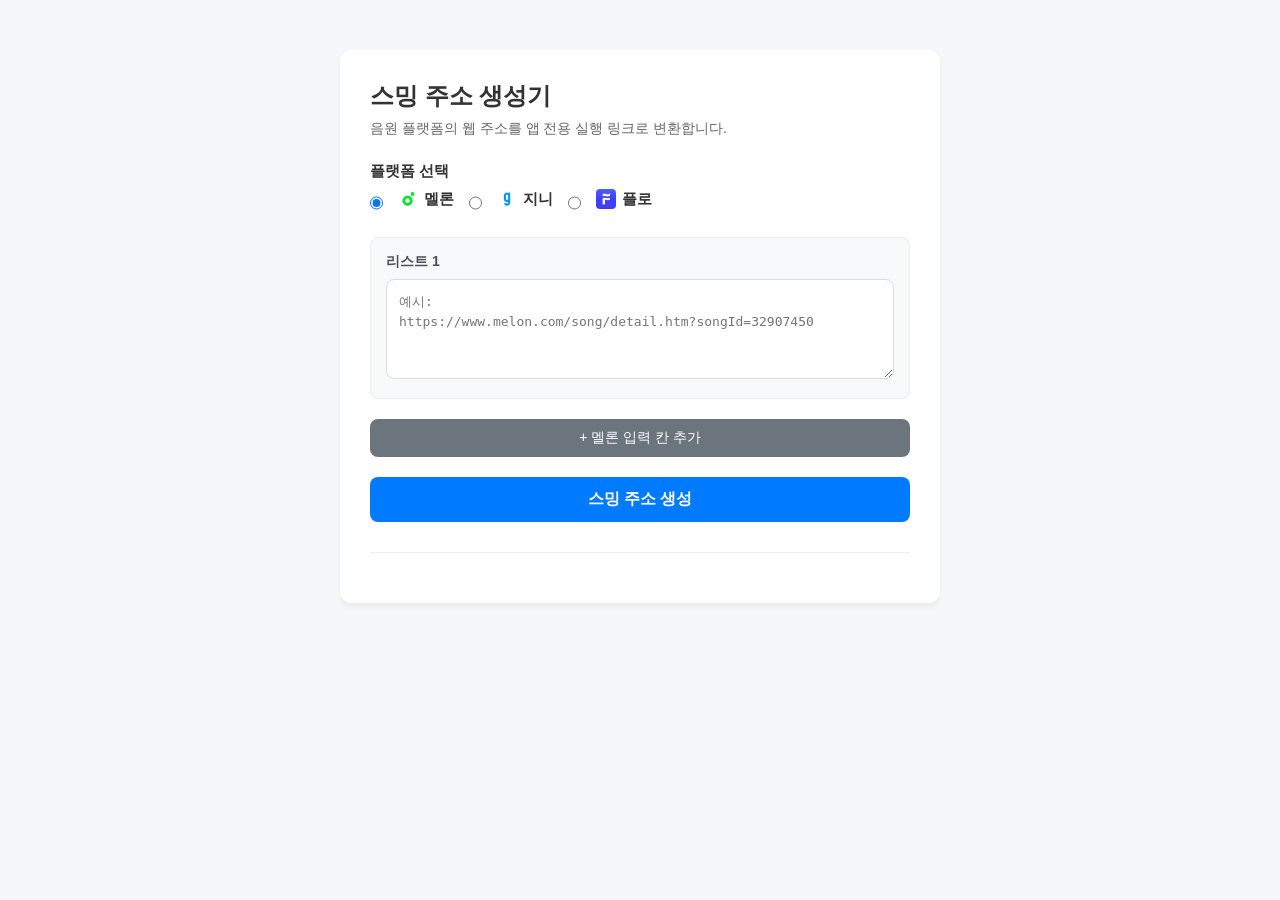
==== index.html @ 0a326827 "Add files via upload" ====
<!DOCTYPE html>
<html lang="ko">
<head>
    <meta charset="UTF-8">
    <meta name="viewport" content="width=device-width, initial-scale=1.0">
    <title>원클릭 스밍 주소 생성기</title>
    <link rel="stylesheet" href="style.css?v=2">
</head>
<body>
    <div class="container">
        <h1>스밍 주소 생성기</h1>
        <p>음원 플랫폼의 웹 주소를 앱 전용 실행 링크로 변환합니다.</p>

        <div class="form-group">
            <label>플랫폼 선택</label>
            <div class="radio-group">
                <input type="radio" id="melon" name="platform" value="melon" checked>
                <label for="melon"><img src="melon.png" alt="멜론" class="app-icon" onerror="this.style.display='none'"> 멜론</label>
                
                <input type="radio" id="genie" name="platform" value="genie">
                <label for="genie"><img src="genie.png" alt="지니" class="app-icon" onerror="this.style.display='none'"> 지니</label>
                
                <input type="radio" id="flo" name="platform" value="flo">
                <label for="flo"><img src="flo.png" alt="플로" class="app-icon" onerror="this.style.display='none'"> 플로</label>
            </div>
        </div>

        <div class="form-group" id="inputWrapper">
            </div>

        <button type="button" id="addInputBtn" class="btn-secondary">+ 멜론 입력 칸 추가</button>
        <button type="button" id="generateBtn" class="btn-primary">스밍 주소 생성</button>

        <div class="output-group" id="outputWrapper">
            </div>
    </div>
    
    <script src="script.js?v=2"></script>
</body>
</html>
---- style.css ----
* {
    box-sizing: border-box;
    margin: 0;
    padding: 0;
}

body {
    font-family: 'Pretendard', -apple-system, sans-serif;
    background-color: #f5f7fa;
    color: #333;
    display: flex;
    justify-content: center;
    padding: 50px 20px;
}

.container {
    background: white;
    padding: 30px;
    border-radius: 12px;
    box-shadow: 0 4px 6px rgba(0,0,0,0.05);
    width: 100%;
    max-width: 600px;
}

h1 {
    font-size: 24px;
    margin-bottom: 8px;
}

p {
    color: #666;
    margin-bottom: 24px;
    font-size: 14px;
}

.form-group {
    margin-bottom: 20px;
}

label {
    display: block;
    font-weight: 600;
    margin-bottom: 8px;
    font-size: 15px;
}

.radio-group {
    display: flex;
    gap: 15px;
    margin-bottom: 10px;
}

.radio-group label {
    display: flex;
    align-items: center;
    cursor: pointer;
}

.app-icon {
    width: 20px;
    height: 20px;
    margin-right: 6px;
    border-radius: 4px;
    object-fit: cover;
}

.input-block {
    position: relative;
    margin-bottom: 15px;
    padding: 15px;
    background-color: #f8f9fa;
    border: 1px solid #e9ecef;
    border-radius: 8px;
}

.input-header {
    display: flex;
    justify-content: space-between;
    align-items: center;
    margin-bottom: 8px;
}

.input-header span {
    font-weight: bold;
    font-size: 14px;
    color: #495057;
}

.delete-btn {
    background-color: #dc3545;
    color: white;
    border: none;
    padding: 4px 8px;
    border-radius: 4px;
    font-size: 12px;
    cursor: pointer;
}

.delete-btn:hover {
    background-color: #c82333;
}

textarea {
    width: 100%;
    height: 100px;
    padding: 12px;
    border: 1px solid #ddd;
    border-radius: 8px;
    resize: vertical;
    font-family: monospace;
    font-size: 13px;
    line-height: 1.5;
}

textarea[readonly] {
    background-color: #f8f9fa;
    height: 80px;
}

.btn-primary {
    background-color: #007bff;
    color: white;
    border: none;
    padding: 12px 20px;
    border-radius: 8px;
    cursor: pointer;
    font-size: 16px;
    font-weight: bold;
    width: 100%;
    margin-top: 10px;
    transition: background-color 0.2s;
}

.btn-primary:hover {
    background-color: #0056b3;
}

.btn-secondary {
    background-color: #6c757d;
    color: white;
    border: none;
    padding: 10px 20px;
    border-radius: 8px;
    cursor: pointer;
    font-size: 14px;
    width: 100%;
    margin-bottom: 10px;
}

.btn-secondary:hover {
    background-color: #5a6268;
}

.output-group {
    margin-top: 30px;
    border-top: 1px solid #eee;
    padding-top: 20px;
}

.output-block {
    margin-bottom: 20px;
}

.btn-copy {
    background-color: #28a745;
    color: white;
    border: none;
    padding: 10px;
    border-radius: 8px;
    cursor: pointer;
    font-size: 14px;
    width: 100%;
    margin-top: 8px;
}

.btn-copy:hover {
    background-color: #218838;
}

.warning-text {
    color: #dc3545;
    font-size: 12px;
    font-weight: normal;
    margin-left: 8px;
    word-break: keep-all;
}

.error-message {
    background-color: #f8d7da;
    color: #721c24;
    border: 1px solid #f5c6cb;
    padding: 15px;
    border-radius: 8px;
    text-align: center;
    font-weight: bold;
    font-size: 14px;
}
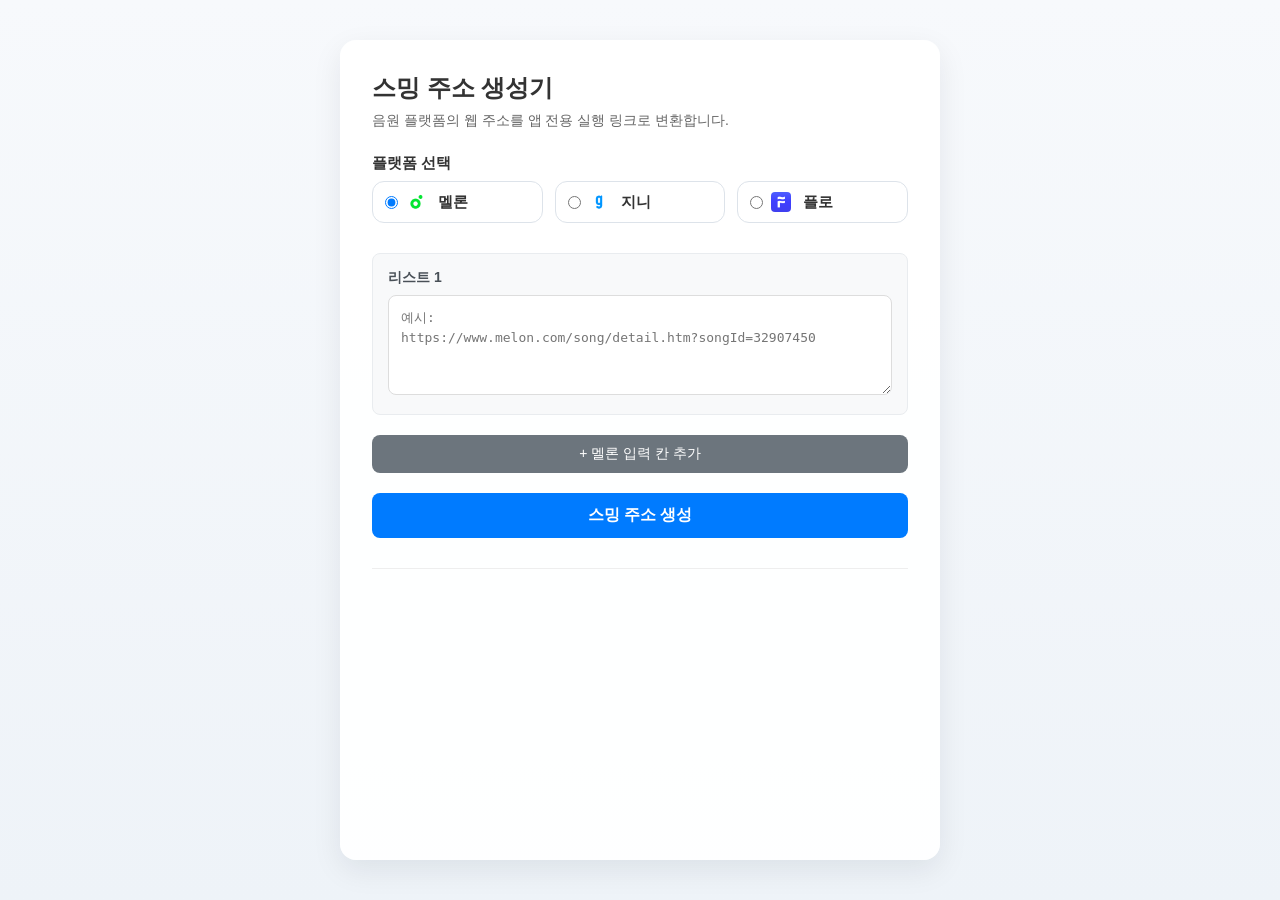
==== commit d8a73b21: "Improve layout, accessibility, and input persistence" ====
--- a/index.html
+++ b/index.html
@@ -11,19 +11,25 @@
         <h1>스밍 주소 생성기</h1>
         <p>음원 플랫폼의 웹 주소를 앱 전용 실행 링크로 변환합니다.</p>
 
-        <div class="form-group">
-            <label>플랫폼 선택</label>
-            <div class="radio-group">
-                <input type="radio" id="melon" name="platform" value="melon" checked>
-                <label for="melon"><img src="melon.png" alt="멜론" class="app-icon" onerror="this.style.display='none'"> 멜론</label>
-                
-                <input type="radio" id="genie" name="platform" value="genie">
-                <label for="genie"><img src="genie.png" alt="지니" class="app-icon" onerror="this.style.display='none'"> 지니</label>
-                
-                <input type="radio" id="flo" name="platform" value="flo">
-                <label for="flo"><img src="flo.png" alt="플로" class="app-icon" onerror="this.style.display='none'"> 플로</label>
+        <fieldset class="form-group platform-fieldset">
+            <legend>플랫폼 선택</legend>
+            <div class="radio-group" role="radiogroup" aria-label="플랫폼 선택">
+                <div class="radio-option">
+                    <input type="radio" id="melon" name="platform" value="melon" checked>
+                    <label for="melon"><img src="melon.png" alt="멜론" class="app-icon" onerror="this.style.display='none'"> 멜론</label>
+                </div>
+
+                <div class="radio-option">
+                    <input type="radio" id="genie" name="platform" value="genie">
+                    <label for="genie"><img src="genie.png" alt="지니" class="app-icon" onerror="this.style.display='none'"> 지니</label>
+                </div>
+
+                <div class="radio-option">
+                    <input type="radio" id="flo" name="platform" value="flo">
+                    <label for="flo"><img src="flo.png" alt="플로" class="app-icon" onerror="this.style.display='none'"> 플로</label>
+                </div>
             </div>
-        </div>
+        </fieldset>
 
         <div class="form-group" id="inputWrapper">
             </div>
@@ -31,8 +37,8 @@
         <button type="button" id="addInputBtn" class="btn-secondary">+ 멜론 입력 칸 추가</button>
         <button type="button" id="generateBtn" class="btn-primary">스밍 주소 생성</button>
 
-        <div class="output-group" id="outputWrapper">
-            </div>
+        <div class="output-group" id="outputWrapper" aria-live="polite">
+        </div>
     </div>
     
     <script src="script.js?v=2"></script>
--- a/style.css
+++ b/style.css
@@ -6,18 +6,19 @@
 
 body {
     font-family: 'Pretendard', -apple-system, sans-serif;
-    background-color: #f5f7fa;
+    background: linear-gradient(180deg, #f7f9fc 0%, #eef3f8 100%);
     color: #333;
     display: flex;
     justify-content: center;
-    padding: 50px 20px;
+    min-height: 100vh;
+    padding: 40px 20px;
 }
 
 .container {
-    background: white;
-    padding: 30px;
-    border-radius: 12px;
-    box-shadow: 0 4px 6px rgba(0,0,0,0.05);
+    background: rgba(255, 255, 255, 0.96);
+    padding: 32px;
+    border-radius: 16px;
+    box-shadow: 0 10px 30px rgba(15, 23, 42, 0.08);
     width: 100%;
     max-width: 600px;
 }
@@ -44,16 +45,54 @@
     font-size: 15px;
 }
 
+legend {
+    font-weight: 600;
+    margin-bottom: 8px;
+    font-size: 15px;
+}
+
+.platform-fieldset {
+    border: 0;
+    padding: 0;
+    min-width: 0;
+}
+
 .radio-group {
     display: flex;
-    gap: 15px;
+    gap: 12px;
+    flex-wrap: wrap;
     margin-bottom: 10px;
 }
 
-.radio-group label {
+.radio-option {
     display: flex;
     align-items: center;
-    cursor: pointer;
+    gap: 8px;
+    flex: 1 1 140px;
+    min-width: 0;
+    padding: 10px 12px;
+    border: 1px solid #dde3ea;
+    border-radius: 12px;
+    background: #fff;
+}
+
+.radio-option:focus-within {
+    border-color: #007bff;
+    box-shadow: 0 0 0 3px rgba(0, 123, 255, 0.14);
+}
+
+.radio-option input {
+    margin: 0;
+    accent-color: #007bff;
+}
+
+.radio-option label {
+    display: flex;
+    align-items: center;
+    gap: 6px;
+    cursor: pointer;
+    margin-bottom: 0;
+    font-weight: 600;
 }
 
 .app-icon {
@@ -117,6 +156,13 @@
     height: 80px;
 }
 
+textarea:focus-visible,
+button:focus-visible,
+input[type="radio"]:focus-visible {
+    outline: 3px solid rgba(0, 123, 255, 0.25);
+    outline-offset: 2px;
+}
+
 .btn-primary {
     background-color: #007bff;
     color: white;
@@ -194,4 +240,23 @@
     text-align: center;
     font-weight: bold;
     font-size: 14px;
+}
+
+@media (max-width: 640px) {
+    body {
+        padding: 16px 12px;
+    }
+
+    .container {
+        padding: 20px;
+        border-radius: 14px;
+    }
+
+    .radio-option {
+        flex-basis: 100%;
+    }
+
+    h1 {
+        font-size: 22px;
+    }
 }
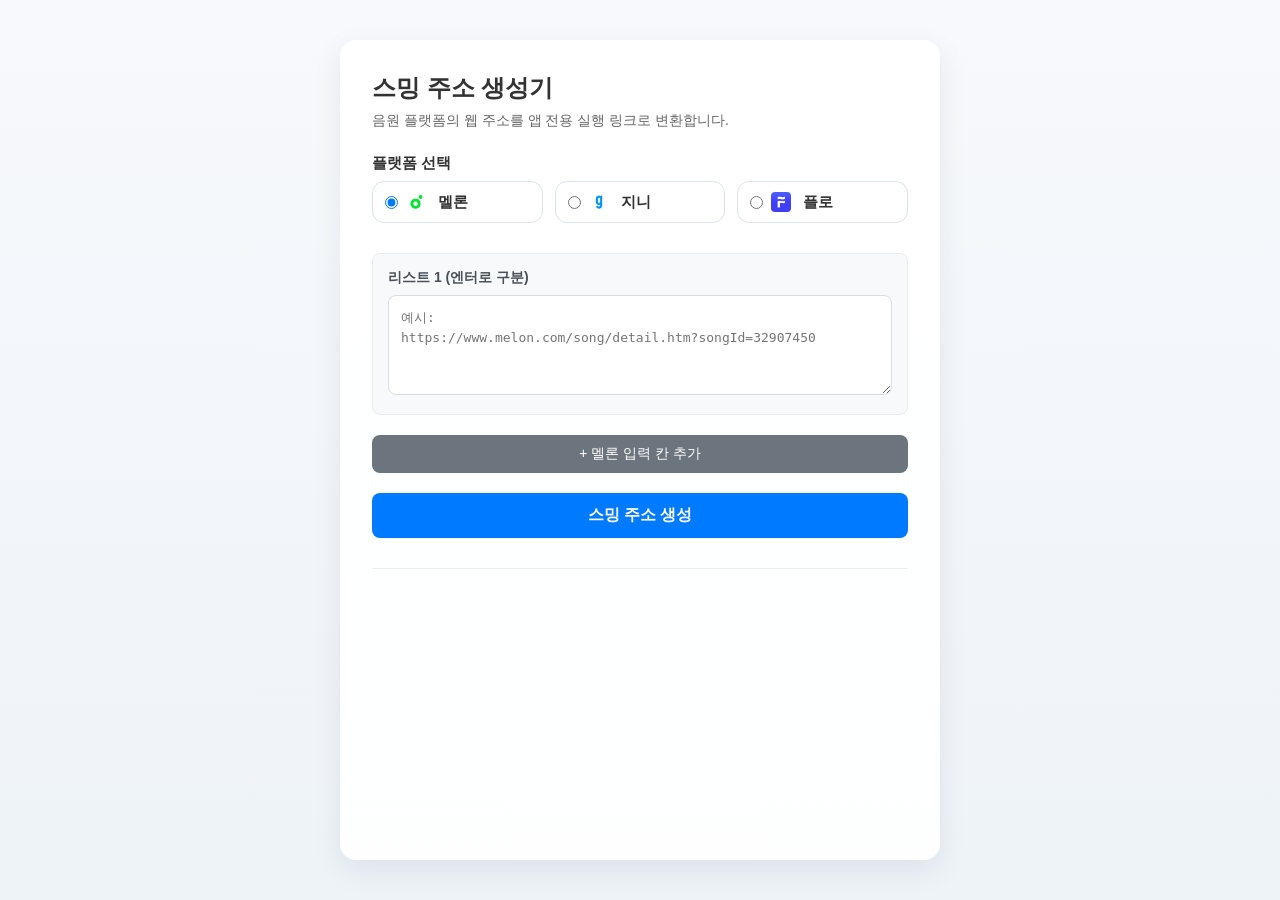
==== commit 53f840d8: "Inline styles into HTML" ====
--- a/index.html
+++ b/index.html
@@ -4,7 +4,270 @@
     <meta charset="UTF-8">
     <meta name="viewport" content="width=device-width, initial-scale=1.0">
     <title>원클릭 스밍 주소 생성기</title>
-    <link rel="stylesheet" href="style.css?v=2">
+    <style>
+        * {
+            box-sizing: border-box;
+            margin: 0;
+            padding: 0;
+        }
+
+        body {
+            font-family: 'Pretendard', -apple-system, sans-serif;
+            background: linear-gradient(180deg, #f7f9fc 0%, #eef3f8 100%);
+            color: #333;
+            display: flex;
+            justify-content: center;
+            min-height: 100vh;
+            padding: 40px 20px;
+        }
+
+        .container {
+            background: rgba(255, 255, 255, 0.96);
+            padding: 32px;
+            border-radius: 16px;
+            box-shadow: 0 10px 30px rgba(15, 23, 42, 0.08);
+            width: 100%;
+            max-width: 600px;
+        }
+
+        h1 {
+            font-size: 24px;
+            margin-bottom: 8px;
+        }
+
+        p {
+            color: #666;
+            margin-bottom: 24px;
+            font-size: 14px;
+        }
+
+        .form-group {
+            margin-bottom: 20px;
+        }
+
+        label {
+            display: block;
+            font-weight: 600;
+            margin-bottom: 8px;
+            font-size: 15px;
+        }
+
+        legend {
+            font-weight: 600;
+            margin-bottom: 8px;
+            font-size: 15px;
+        }
+
+        .platform-fieldset {
+            border: 0;
+            padding: 0;
+            min-width: 0;
+        }
+
+        .radio-group {
+            display: flex;
+            gap: 12px;
+            flex-wrap: wrap;
+            margin-bottom: 10px;
+        }
+
+        .radio-option {
+            display: flex;
+            align-items: center;
+            gap: 8px;
+            flex: 1 1 140px;
+            min-width: 0;
+            padding: 10px 12px;
+            border: 1px solid #dde3ea;
+            border-radius: 12px;
+            background: #fff;
+        }
+
+        .radio-option:focus-within {
+            border-color: #007bff;
+            box-shadow: 0 0 0 3px rgba(0, 123, 255, 0.14);
+        }
+
+        .radio-option input {
+            margin: 0;
+            accent-color: #007bff;
+        }
+
+        .radio-option label {
+            display: flex;
+            align-items: center;
+            gap: 6px;
+            cursor: pointer;
+            margin-bottom: 0;
+            font-weight: 600;
+        }
+
+        .app-icon {
+            width: 20px;
+            height: 20px;
+            margin-right: 6px;
+            border-radius: 4px;
+            object-fit: cover;
+        }
+
+        .input-block {
+            position: relative;
+            margin-bottom: 15px;
+            padding: 15px;
+            background-color: #f8f9fa;
+            border: 1px solid #e9ecef;
+            border-radius: 8px;
+        }
+
+        .input-header {
+            display: flex;
+            justify-content: space-between;
+            align-items: center;
+            margin-bottom: 8px;
+        }
+
+        .input-header span {
+            font-weight: bold;
+            font-size: 14px;
+            color: #495057;
+        }
+
+        .delete-btn {
+            background-color: #dc3545;
+            color: white;
+            border: none;
+            padding: 4px 8px;
+            border-radius: 4px;
+            font-size: 12px;
+            cursor: pointer;
+        }
+
+        .delete-btn:hover {
+            background-color: #c82333;
+        }
+
+        textarea {
+            width: 100%;
+            height: 100px;
+            padding: 12px;
+            border: 1px solid #ddd;
+            border-radius: 8px;
+            resize: vertical;
+            font-family: monospace;
+            font-size: 13px;
+            line-height: 1.5;
+        }
+
+        textarea[readonly] {
+            background-color: #f8f9fa;
+            height: 80px;
+        }
+
+        textarea:focus-visible,
+        button:focus-visible,
+        input[type="radio"]:focus-visible {
+            outline: 3px solid rgba(0, 123, 255, 0.25);
+            outline-offset: 2px;
+        }
+
+        .btn-primary {
+            background-color: #007bff;
+            color: white;
+            border: none;
+            padding: 12px 20px;
+            border-radius: 8px;
+            cursor: pointer;
+            font-size: 16px;
+            font-weight: bold;
+            width: 100%;
+            margin-top: 10px;
+            transition: background-color 0.2s;
+        }
+
+        .btn-primary:hover {
+            background-color: #0056b3;
+        }
+
+        .btn-secondary {
+            background-color: #6c757d;
+            color: white;
+            border: none;
+            padding: 10px 20px;
+            border-radius: 8px;
+            cursor: pointer;
+            font-size: 14px;
+            width: 100%;
+            margin-bottom: 10px;
+        }
+
+        .btn-secondary:hover {
+            background-color: #5a6268;
+        }
+
+        .output-group {
+            margin-top: 30px;
+            border-top: 1px solid #eee;
+            padding-top: 20px;
+        }
+
+        .output-block {
+            margin-bottom: 20px;
+        }
+
+        .btn-copy {
+            background-color: #28a745;
+            color: white;
+            border: none;
+            padding: 10px;
+            border-radius: 8px;
+            cursor: pointer;
+            font-size: 14px;
+            width: 100%;
+            margin-top: 8px;
+        }
+
+        .btn-copy:hover {
+            background-color: #218838;
+        }
+
+        .warning-text {
+            color: #dc3545;
+            font-size: 12px;
+            font-weight: normal;
+            margin-left: 8px;
+            word-break: keep-all;
+        }
+
+        .error-message {
+            background-color: #f8d7da;
+            color: #721c24;
+            border: 1px solid #f5c6cb;
+            padding: 15px;
+            border-radius: 8px;
+            text-align: center;
+            font-weight: bold;
+            font-size: 14px;
+        }
+
+        @media (max-width: 640px) {
+            body {
+                padding: 16px 12px;
+            }
+
+            .container {
+                padding: 20px;
+                border-radius: 14px;
+            }
+
+            .radio-option {
+                flex-basis: 100%;
+            }
+
+            h1 {
+                font-size: 22px;
+            }
+        }
+    </style>
 </head>
 <body>
     <div class="container">
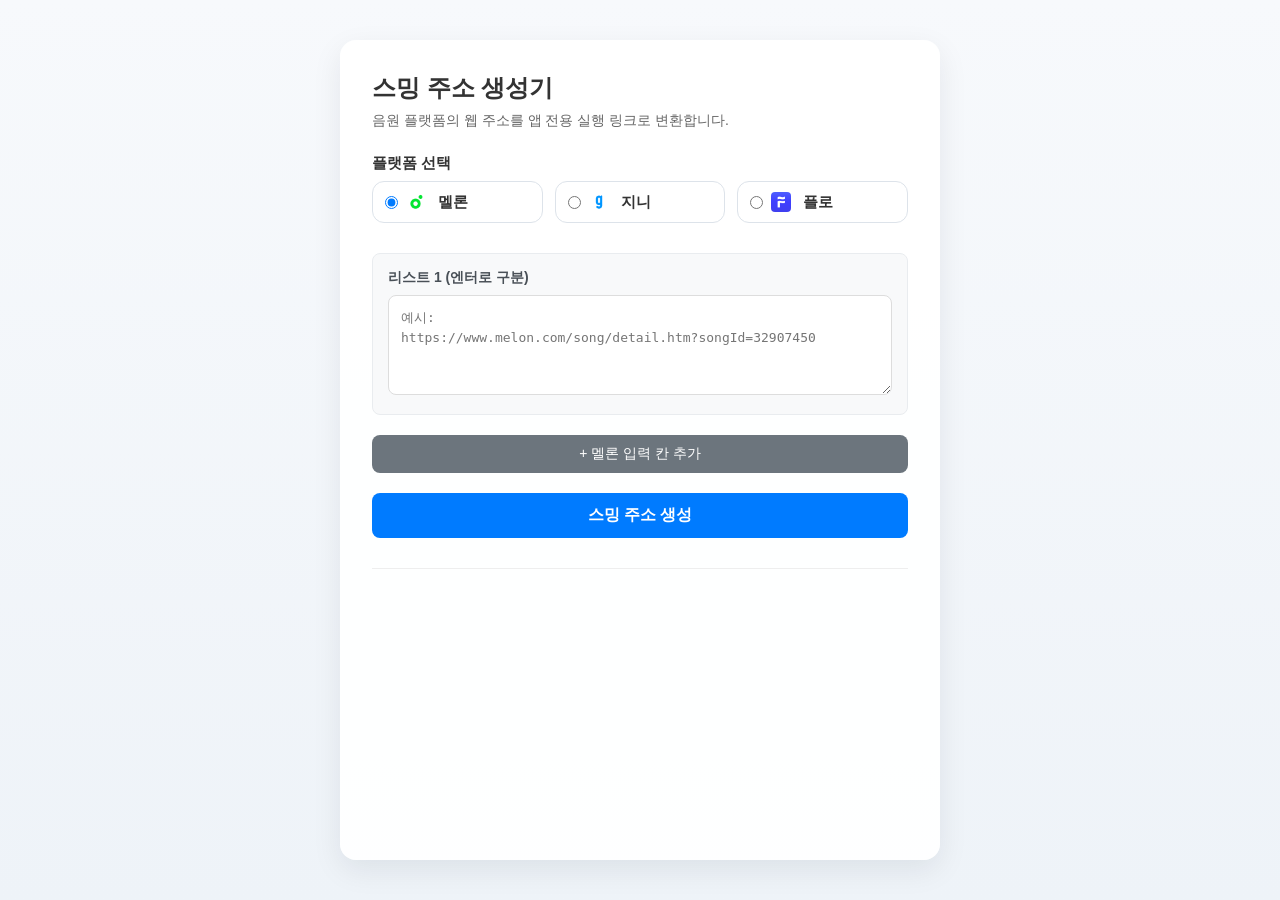
==== commit 4458bd41: "refactor: split html css js with relative asset paths" ====
--- a/index.html
+++ b/index.html
@@ -4,270 +4,7 @@
     <meta charset="UTF-8">
     <meta name="viewport" content="width=device-width, initial-scale=1.0">
     <title>원클릭 스밍 주소 생성기</title>
-    <style>
-        * {
-            box-sizing: border-box;
-            margin: 0;
-            padding: 0;
-        }
-
-        body {
-            font-family: 'Pretendard', -apple-system, sans-serif;
-            background: linear-gradient(180deg, #f7f9fc 0%, #eef3f8 100%);
-            color: #333;
-            display: flex;
-            justify-content: center;
-            min-height: 100vh;
-            padding: 40px 20px;
-        }
-
-        .container {
-            background: rgba(255, 255, 255, 0.96);
-            padding: 32px;
-            border-radius: 16px;
-            box-shadow: 0 10px 30px rgba(15, 23, 42, 0.08);
-            width: 100%;
-            max-width: 600px;
-        }
-
-        h1 {
-            font-size: 24px;
-            margin-bottom: 8px;
-        }
-
-        p {
-            color: #666;
-            margin-bottom: 24px;
-            font-size: 14px;
-        }
-
-        .form-group {
-            margin-bottom: 20px;
-        }
-
-        label {
-            display: block;
-            font-weight: 600;
-            margin-bottom: 8px;
-            font-size: 15px;
-        }
-
-        legend {
-            font-weight: 600;
-            margin-bottom: 8px;
-            font-size: 15px;
-        }
-
-        .platform-fieldset {
-            border: 0;
-            padding: 0;
-            min-width: 0;
-        }
-
-        .radio-group {
-            display: flex;
-            gap: 12px;
-            flex-wrap: wrap;
-            margin-bottom: 10px;
-        }
-
-        .radio-option {
-            display: flex;
-            align-items: center;
-            gap: 8px;
-            flex: 1 1 140px;
-            min-width: 0;
-            padding: 10px 12px;
-            border: 1px solid #dde3ea;
-            border-radius: 12px;
-            background: #fff;
-        }
-
-        .radio-option:focus-within {
-            border-color: #007bff;
-            box-shadow: 0 0 0 3px rgba(0, 123, 255, 0.14);
-        }
-
-        .radio-option input {
-            margin: 0;
-            accent-color: #007bff;
-        }
-
-        .radio-option label {
-            display: flex;
-            align-items: center;
-            gap: 6px;
-            cursor: pointer;
-            margin-bottom: 0;
-            font-weight: 600;
-        }
-
-        .app-icon {
-            width: 20px;
-            height: 20px;
-            margin-right: 6px;
-            border-radius: 4px;
-            object-fit: cover;
-        }
-
-        .input-block {
-            position: relative;
-            margin-bottom: 15px;
-            padding: 15px;
-            background-color: #f8f9fa;
-            border: 1px solid #e9ecef;
-            border-radius: 8px;
-        }
-
-        .input-header {
-            display: flex;
-            justify-content: space-between;
-            align-items: center;
-            margin-bottom: 8px;
-        }
-
-        .input-header span {
-            font-weight: bold;
-            font-size: 14px;
-            color: #495057;
-        }
-
-        .delete-btn {
-            background-color: #dc3545;
-            color: white;
-            border: none;
-            padding: 4px 8px;
-            border-radius: 4px;
-            font-size: 12px;
-            cursor: pointer;
-        }
-
-        .delete-btn:hover {
-            background-color: #c82333;
-        }
-
-        textarea {
-            width: 100%;
-            height: 100px;
-            padding: 12px;
-            border: 1px solid #ddd;
-            border-radius: 8px;
-            resize: vertical;
-            font-family: monospace;
-            font-size: 13px;
-            line-height: 1.5;
-        }
-
-        textarea[readonly] {
-            background-color: #f8f9fa;
-            height: 80px;
-        }
-
-        textarea:focus-visible,
-        button:focus-visible,
-        input[type="radio"]:focus-visible {
-            outline: 3px solid rgba(0, 123, 255, 0.25);
-            outline-offset: 2px;
-        }
-
-        .btn-primary {
-            background-color: #007bff;
-            color: white;
-            border: none;
-            padding: 12px 20px;
-            border-radius: 8px;
-            cursor: pointer;
-            font-size: 16px;
-            font-weight: bold;
-            width: 100%;
-            margin-top: 10px;
-            transition: background-color 0.2s;
-        }
-
-        .btn-primary:hover {
-            background-color: #0056b3;
-        }
-
-        .btn-secondary {
-            background-color: #6c757d;
-            color: white;
-            border: none;
-            padding: 10px 20px;
-            border-radius: 8px;
-            cursor: pointer;
-            font-size: 14px;
-            width: 100%;
-            margin-bottom: 10px;
-        }
-
-        .btn-secondary:hover {
-            background-color: #5a6268;
-        }
-
-        .output-group {
-            margin-top: 30px;
-            border-top: 1px solid #eee;
-            padding-top: 20px;
-        }
-
-        .output-block {
-            margin-bottom: 20px;
-        }
-
-        .btn-copy {
-            background-color: #28a745;
-            color: white;
-            border: none;
-            padding: 10px;
-            border-radius: 8px;
-            cursor: pointer;
-            font-size: 14px;
-            width: 100%;
-            margin-top: 8px;
-        }
-
-        .btn-copy:hover {
-            background-color: #218838;
-        }
-
-        .warning-text {
-            color: #dc3545;
-            font-size: 12px;
-            font-weight: normal;
-            margin-left: 8px;
-            word-break: keep-all;
-        }
-
-        .error-message {
-            background-color: #f8d7da;
-            color: #721c24;
-            border: 1px solid #f5c6cb;
-            padding: 15px;
-            border-radius: 8px;
-            text-align: center;
-            font-weight: bold;
-            font-size: 14px;
-        }
-
-        @media (max-width: 640px) {
-            body {
-                padding: 16px 12px;
-            }
-
-            .container {
-                padding: 20px;
-                border-radius: 14px;
-            }
-
-            .radio-option {
-                flex-basis: 100%;
-            }
-
-            h1 {
-                font-size: 22px;
-            }
-        }
-    </style>
+    <link rel="stylesheet" href="./css/styles.css">
 </head>
 <body>
     <div class="container">
@@ -294,16 +31,14 @@
             </div>
         </fieldset>
 
-        <div class="form-group" id="inputWrapper">
-            </div>
+        <div class="form-group" id="inputWrapper"></div>
 
         <button type="button" id="addInputBtn" class="btn-secondary">+ 멜론 입력 칸 추가</button>
         <button type="button" id="generateBtn" class="btn-primary">스밍 주소 생성</button>
 
-        <div class="output-group" id="outputWrapper" aria-live="polite">
-        </div>
+        <div class="output-group" id="outputWrapper" aria-live="polite"></div>
     </div>
-    
-    <script src="script.js?v=2"></script>
+
+    <script src="./js/app.js" defer></script>
 </body>
 </html>
--- a/css/styles.css
+++ b/css/styles.css
@@ -0,0 +1,263 @@
+* {
+    box-sizing: border-box;
+    margin: 0;
+    padding: 0;
+}
+
+body {
+    font-family: 'Pretendard', -apple-system, sans-serif;
+    background: linear-gradient(180deg, #f7f9fc 0%, #eef3f8 100%);
+    color: #333;
+    display: flex;
+    justify-content: center;
+    min-height: 100vh;
+    padding: 40px 20px;
+}
+
+.container {
+    background: rgba(255, 255, 255, 0.96);
+    padding: 32px;
+    border-radius: 16px;
+    box-shadow: 0 10px 30px rgba(15, 23, 42, 0.08);
+    width: 100%;
+    max-width: 600px;
+}
+
+h1 {
+    font-size: 24px;
+    margin-bottom: 8px;
+}
+
+p {
+    color: #666;
+    margin-bottom: 24px;
+    font-size: 14px;
+}
+
+.form-group {
+    margin-bottom: 20px;
+}
+
+label {
+    display: block;
+    font-weight: 600;
+    margin-bottom: 8px;
+    font-size: 15px;
+}
+
+legend {
+    font-weight: 600;
+    margin-bottom: 8px;
+    font-size: 15px;
+}
+
+.platform-fieldset {
+    border: 0;
+    padding: 0;
+    min-width: 0;
+}
+
+.radio-group {
+    display: flex;
+    gap: 12px;
+    flex-wrap: wrap;
+    margin-bottom: 10px;
+}
+
+.radio-option {
+    display: flex;
+    align-items: center;
+    gap: 8px;
+    flex: 1 1 140px;
+    min-width: 0;
+    padding: 10px 12px;
+    border: 1px solid #dde3ea;
+    border-radius: 12px;
+    background: #fff;
+    cursor: pointer;
+}
+
+.radio-option:focus-within {
+    border-color: #007bff;
+    box-shadow: 0 0 0 3px rgba(0, 123, 255, 0.14);
+}
+
+.radio-option input {
+    margin: 0;
+    accent-color: #007bff;
+}
+
+.radio-option label {
+    display: flex;
+    align-items: center;
+    gap: 6px;
+    cursor: pointer;
+    margin-bottom: 0;
+    font-weight: 600;
+}
+
+.app-icon {
+    width: 20px;
+    height: 20px;
+    margin-right: 6px;
+    border-radius: 4px;
+    object-fit: cover;
+}
+
+.input-block {
+    position: relative;
+    margin-bottom: 15px;
+    padding: 15px;
+    background-color: #f8f9fa;
+    border: 1px solid #e9ecef;
+    border-radius: 8px;
+}
+
+.input-header {
+    display: flex;
+    justify-content: space-between;
+    align-items: center;
+    margin-bottom: 8px;
+}
+
+.input-header span {
+    font-weight: bold;
+    font-size: 14px;
+    color: #495057;
+}
+
+.delete-btn {
+    background-color: #dc3545;
+    color: white;
+    border: none;
+    padding: 4px 8px;
+    border-radius: 4px;
+    font-size: 12px;
+    cursor: pointer;
+}
+
+.delete-btn:hover {
+    background-color: #c82333;
+}
+
+textarea {
+    width: 100%;
+    height: 100px;
+    padding: 12px;
+    border: 1px solid #ddd;
+    border-radius: 8px;
+    resize: vertical;
+    font-family: monospace;
+    font-size: 13px;
+    line-height: 1.5;
+}
+
+textarea[readonly] {
+    background-color: #f8f9fa;
+    height: 80px;
+}
+
+textarea:focus-visible,
+button:focus-visible,
+input[type="radio"]:focus-visible {
+    outline: 3px solid rgba(0, 123, 255, 0.25);
+    outline-offset: 2px;
+}
+
+.btn-primary {
+    background-color: #007bff;
+    color: white;
+    border: none;
+    padding: 12px 20px;
+    border-radius: 8px;
+    cursor: pointer;
+    font-size: 16px;
+    font-weight: bold;
+    width: 100%;
+    margin-top: 10px;
+    transition: background-color 0.2s;
+}
+
+.btn-primary:hover {
+    background-color: #0056b3;
+}
+
+.btn-secondary {
+    background-color: #6c757d;
+    color: white;
+    border: none;
+    padding: 10px 20px;
+    border-radius: 8px;
+    cursor: pointer;
+    font-size: 14px;
+    width: 100%;
+    margin-bottom: 10px;
+}
+
+.btn-secondary:hover {
+    background-color: #5a6268;
+}
+
+.output-group {
+    margin-top: 30px;
+    border-top: 1px solid #eee;
+    padding-top: 20px;
+}
+
+.output-block {
+    margin-bottom: 20px;
+}
+
+.btn-copy {
+    background-color: #28a745;
+    color: white;
+    border: none;
+    padding: 10px;
+    border-radius: 8px;
+    cursor: pointer;
+    font-size: 14px;
+    width: 100%;
+    margin-top: 8px;
+}
+
+.btn-copy:hover {
+    background-color: #218838;
+}
+
+.warning-text {
+    color: #dc3545;
+    font-size: 12px;
+    font-weight: normal;
+    margin-left: 8px;
+    word-break: keep-all;
+}
+
+.error-message {
+    background-color: #f8d7da;
+    color: #721c24;
+    border: 1px solid #f5c6cb;
+    padding: 15px;
+    border-radius: 8px;
+    text-align: center;
+    font-weight: bold;
+    font-size: 14px;
+}
+
+@media (max-width: 640px) {
+    body {
+        padding: 16px 12px;
+    }
+
+    .container {
+        padding: 20px;
+        border-radius: 14px;
+    }
+
+    .radio-option {
+        flex-basis: 100%;
+    }
+
+    h1 {
+        font-size: 22px;
+    }
+}
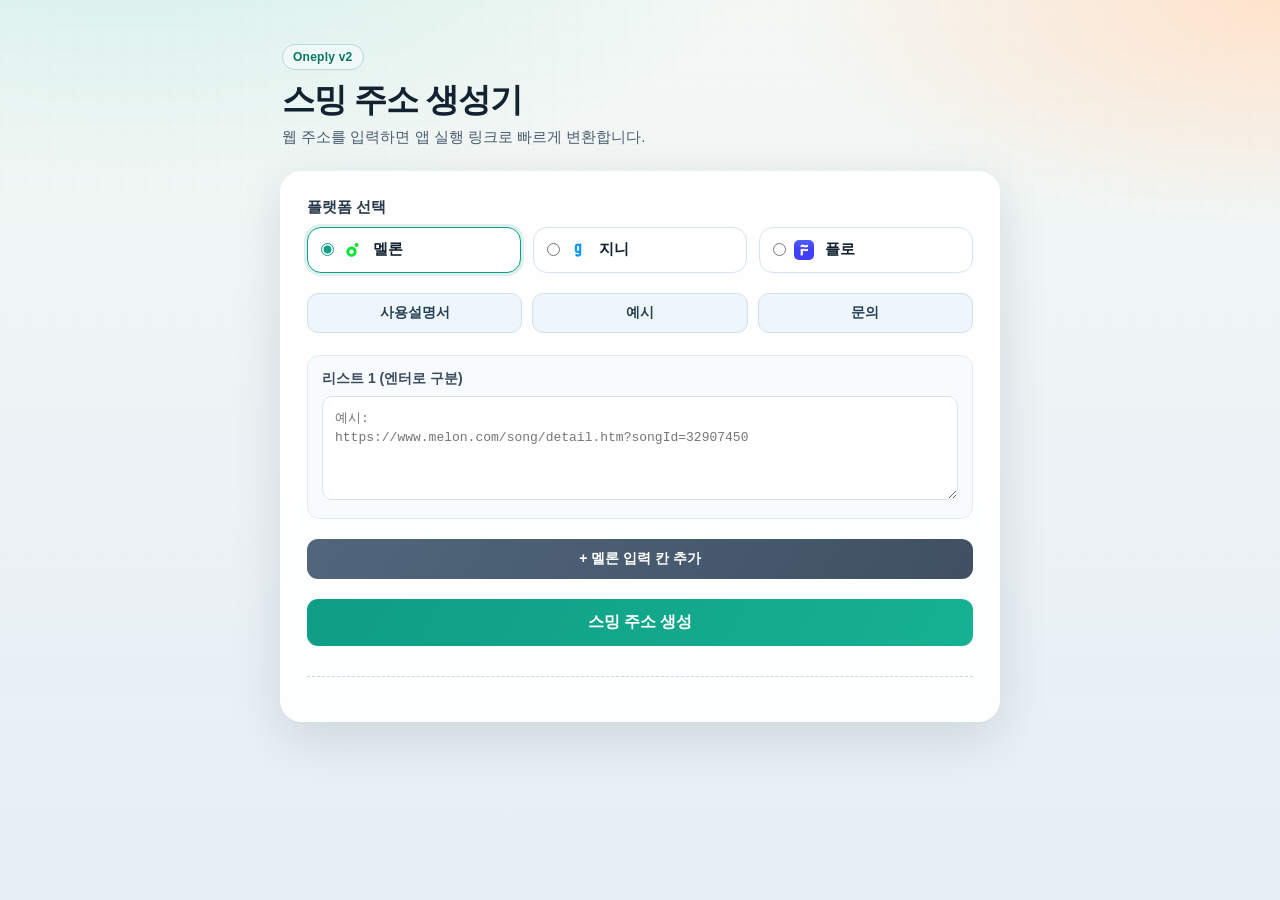
==== commit cfb8e7a2: "feat: promote v2 to main entry pages" ====
--- a/index.html
+++ b/index.html
@@ -3,42 +3,55 @@
 <head>
     <meta charset="UTF-8">
     <meta name="viewport" content="width=device-width, initial-scale=1.0">
-    <title>원클릭 스밍 주소 생성기</title>
-    <link rel="stylesheet" href="./css/styles.css">
+    <title>원클릭 스밍 주소 생성기 v2</title>
+    <link rel="stylesheet" href="./css/styles2.css">
 </head>
 <body>
-    <div class="container">
-        <h1>스밍 주소 생성기</h1>
-        <p>음원 플랫폼의 웹 주소를 앱 전용 실행 링크로 변환합니다.</p>
+    <div class="ambient" aria-hidden="true"></div>
 
-        <fieldset class="form-group platform-fieldset">
-            <legend>플랫폼 선택</legend>
-            <div class="radio-group" role="radiogroup" aria-label="플랫폼 선택">
-                <div class="radio-option">
-                    <input type="radio" id="melon" name="platform" value="melon" checked>
-                    <label for="melon"><img src="melon.png" alt="멜론" class="app-icon" onerror="this.style.display='none'"> 멜론</label>
+    <main class="container">
+        <header class="hero">
+            <span class="badge">Oneply v2</span>
+            <h1>스밍 주소 생성기</h1>
+            <p>웹 주소를 입력하면 앱 실행 링크로 빠르게 변환합니다.</p>
+        </header>
+
+        <section class="panel">
+            <fieldset class="form-group platform-fieldset">
+                <legend>플랫폼 선택</legend>
+                <div class="radio-group" role="radiogroup" aria-label="플랫폼 선택">
+                    <div class="radio-option">
+                        <input type="radio" id="melon2" name="platform" value="melon" checked>
+                        <label for="melon2"><img src="melon.png" alt="멜론" class="app-icon" onerror="this.style.display='none'"> 멜론</label>
+                    </div>
+
+                    <div class="radio-option">
+                        <input type="radio" id="genie2" name="platform" value="genie">
+                        <label for="genie2"><img src="genie.png" alt="지니" class="app-icon" onerror="this.style.display='none'"> 지니</label>
+                    </div>
+
+                    <div class="radio-option">
+                        <input type="radio" id="flo2" name="platform" value="flo">
+                        <label for="flo2"><img src="flo.png" alt="플로" class="app-icon" onerror="this.style.display='none'"> 플로</label>
+                    </div>
                 </div>
+            </fieldset>
 
-                <div class="radio-option">
-                    <input type="radio" id="genie" name="platform" value="genie">
-                    <label for="genie"><img src="genie.png" alt="지니" class="app-icon" onerror="this.style.display='none'"> 지니</label>
-                </div>
+            <div class="quick-links" aria-label="보조 메뉴">
+                <a class="quick-link-btn" href="https://example.com/blog-guide" target="_blank" rel="noopener noreferrer">사용설명서</a>
+                <a class="quick-link-btn" href="./examples/">예시</a>
+                <a class="quick-link-btn" href="./contact/">문의</a>
+            </div>
 
-                <div class="radio-option">
-                    <input type="radio" id="flo" name="platform" value="flo">
-                    <label for="flo"><img src="flo.png" alt="플로" class="app-icon" onerror="this.style.display='none'"> 플로</label>
-                </div>
-            </div>
-        </fieldset>
+            <div class="form-group" id="inputWrapper"></div>
 
-        <div class="form-group" id="inputWrapper"></div>
+            <button type="button" id="addInputBtn" class="btn-secondary">+ 멜론 입력 칸 추가</button>
+            <button type="button" id="generateBtn" class="btn-primary">스밍 주소 생성</button>
 
-        <button type="button" id="addInputBtn" class="btn-secondary">+ 멜론 입력 칸 추가</button>
-        <button type="button" id="generateBtn" class="btn-primary">스밍 주소 생성</button>
+            <div class="output-group" id="outputWrapper" aria-live="polite"></div>
+        </section>
+    </main>
 
-        <div class="output-group" id="outputWrapper" aria-live="polite"></div>
-    </div>
-
-    <script src="./js/app.js" defer></script>
+    <script src="./js/app2.js" defer></script>
 </body>
 </html>
--- a/css/styles2.css
+++ b/css/styles2.css
@@ -0,0 +1,512 @@
+:root {
+    --bg-top: #f4f8f5;
+    --bg-bottom: #e6eef6;
+    --ink: #122230;
+    --muted: #4b5c6f;
+    --line: #d7e2ed;
+    --card: rgba(255, 255, 255, 0.9);
+    --card-strong: #ffffff;
+    --brand: #0f9d85;
+    --brand-strong: #087a66;
+    --accent: #ff8f3c;
+    --danger: #d53a45;
+    --success: #1d8c46;
+}
+
+* {
+    box-sizing: border-box;
+    margin: 0;
+    padding: 0;
+}
+
+body {
+    font-family: 'Pretendard', 'Apple SD Gothic Neo', 'Noto Sans KR', -apple-system, sans-serif;
+    color: var(--ink);
+    min-height: 100vh;
+    background: radial-gradient(1200px 520px at 10% -10%, #d2f0ea 0%, transparent 55%),
+        radial-gradient(1000px 450px at 100% 0%, #ffe3cc 0%, transparent 50%),
+        linear-gradient(180deg, var(--bg-top) 0%, var(--bg-bottom) 100%);
+    display: flex;
+    justify-content: center;
+    padding: 34px 18px;
+}
+
+.ambient {
+    position: fixed;
+    inset: 0;
+    pointer-events: none;
+    background-image: linear-gradient(rgba(18, 34, 48, 0.03) 1px, transparent 1px),
+        linear-gradient(90deg, rgba(18, 34, 48, 0.03) 1px, transparent 1px);
+    background-size: 24px 24px;
+    mask-image: linear-gradient(to bottom, rgba(0, 0, 0, 0.28), transparent 80%);
+}
+
+.container {
+    width: 100%;
+    max-width: 720px;
+    position: relative;
+    z-index: 1;
+}
+
+.hero {
+    margin-bottom: 14px;
+    padding: 10px 2px;
+    animation: rise-in 520ms ease-out both;
+}
+
+.badge {
+    display: inline-block;
+    border: 1px solid #b8d8d1;
+    background: #effaf8;
+    color: #0a7664;
+    border-radius: 999px;
+    font-size: 12px;
+    padding: 5px 10px;
+    font-weight: 700;
+    letter-spacing: 0.02em;
+}
+
+h1 {
+    font-size: clamp(25px, 3vw, 33px);
+    line-height: 1.2;
+    margin-top: 10px;
+    letter-spacing: -0.03em;
+}
+
+.hero p {
+    margin-top: 8px;
+    color: var(--muted);
+    font-size: 15px;
+}
+
+.panel {
+    background: var(--card);
+    backdrop-filter: blur(8px);
+    border: 1px solid rgba(255, 255, 255, 0.75);
+    box-shadow: 0 16px 50px rgba(12, 26, 38, 0.12);
+    border-radius: 22px;
+    padding: 26px;
+    animation: rise-in 680ms ease-out both;
+}
+
+.subpage-panel {
+    display: grid;
+    gap: 16px;
+}
+
+.subpage-nav {
+    display: grid;
+    grid-template-columns: repeat(2, minmax(0, 1fr));
+    gap: 10px;
+}
+
+.subpage-nav.single {
+    grid-template-columns: 1fr;
+}
+
+.section-title {
+    font-size: 17px;
+    letter-spacing: -0.01em;
+}
+
+.example-figure {
+    border: 1px solid #dae6f1;
+    border-radius: 14px;
+    overflow: hidden;
+    background: #f5f9fc;
+}
+
+.examples-layout {
+    display: grid;
+    grid-template-columns: minmax(0, 1.25fr) minmax(260px, 0.75fr);
+    gap: 18px;
+    align-items: start;
+}
+
+.examples-content {
+    display: grid;
+    gap: 16px;
+}
+
+.platform-samples {
+    border: 1px solid #dbe7f1;
+    border-radius: 14px;
+    padding: 14px;
+    background: #f8fcff;
+}
+
+.platform-samples h2 {
+    font-size: 16px;
+    margin-bottom: 10px;
+}
+
+.example-image {
+    display: block;
+    width: 100%;
+    height: auto;
+}
+
+.example-figure-xl {
+    width: min(520px, 100%);
+    justify-self: end;
+}
+
+.image-credit {
+    margin-top: -8px;
+    text-align: right;
+    font-size: 13px;
+}
+
+.image-credit a {
+    color: #35556f;
+    text-decoration: none;
+    border-bottom: 1px solid #b7cada;
+}
+
+.image-credit a:hover {
+    color: #203a50;
+    border-bottom-color: #203a50;
+}
+
+.image-fallback {
+    display: none;
+    color: #4f6478;
+    font-size: 14px;
+    padding: 14px;
+}
+
+.sample-grid {
+    display: grid;
+    grid-template-columns: repeat(2, minmax(0, 1fr));
+    gap: 10px;
+}
+
+.sample-link {
+    display: inline-flex;
+    align-items: center;
+    justify-content: flex-start;
+    gap: 8px;
+    min-height: 44px;
+    padding: 0 12px;
+    border-radius: 11px;
+    border: 1px solid #ffd3b6;
+    background: #fff5ee;
+    color: #8a3f1d;
+    text-decoration: none;
+    font-weight: 700;
+    font-size: 14px;
+    transition: transform 0.15s ease, background-color 0.2s ease;
+}
+
+.sample-link:hover {
+    transform: translateY(-1px);
+    background: #ffe9db;
+}
+
+.sample-icon {
+    width: 18px;
+    height: 18px;
+    border-radius: 4px;
+    object-fit: cover;
+    flex-shrink: 0;
+}
+
+.coming-soon {
+    background: #f7fbff;
+    border: 1px dashed #c8dcec;
+    color: #30465c;
+    border-radius: 12px;
+    padding: 22px;
+    text-align: center;
+    font-size: 17px;
+    font-weight: 700;
+}
+
+.form-group {
+    margin-bottom: 20px;
+}
+
+label {
+    display: block;
+    font-weight: 700;
+    margin-bottom: 8px;
+    font-size: 15px;
+}
+
+legend {
+    font-weight: 700;
+    margin-bottom: 10px;
+    font-size: 15px;
+    color: #27384a;
+}
+
+.platform-fieldset {
+    border: 0;
+    padding: 0;
+    min-width: 0;
+}
+
+.radio-group {
+    display: flex;
+    gap: 12px;
+    flex-wrap: wrap;
+}
+
+.quick-links {
+    display: grid;
+    grid-template-columns: repeat(3, minmax(0, 1fr));
+    gap: 10px;
+    margin: 6px 0 22px;
+}
+
+.quick-link-btn {
+    display: inline-flex;
+    align-items: center;
+    justify-content: center;
+    min-height: 40px;
+    padding: 8px 12px;
+    border-radius: 11px;
+    text-decoration: none;
+    font-size: 14px;
+    font-weight: 700;
+    color: #264055;
+    background: #eef5fb;
+    border: 1px solid #cfe0ef;
+    transition: transform 0.15s ease, background-color 0.2s ease;
+}
+
+.quick-link-btn:hover {
+    transform: translateY(-1px);
+    background: #e4f0fa;
+}
+
+.radio-option {
+    display: flex;
+    align-items: center;
+    gap: 8px;
+    flex: 1 1 140px;
+    min-width: 0;
+    padding: 12px 13px;
+    border: 1px solid var(--line);
+    border-radius: 14px;
+    background: var(--card-strong);
+    cursor: pointer;
+    transition: transform 0.2s ease, border-color 0.2s ease, box-shadow 0.2s ease;
+}
+
+.radio-option:hover {
+    transform: translateY(-1px);
+    border-color: #b8ccdd;
+}
+
+.radio-option.selected {
+    border-color: var(--brand);
+    box-shadow: 0 0 0 3px rgba(15, 157, 133, 0.14);
+}
+
+.radio-option input {
+    margin: 0;
+    accent-color: var(--brand);
+}
+
+.radio-option label {
+    display: flex;
+    align-items: center;
+    gap: 6px;
+    cursor: pointer;
+    margin-bottom: 0;
+    font-weight: 700;
+}
+
+.app-icon {
+    width: 20px;
+    height: 20px;
+    margin-right: 5px;
+    border-radius: 5px;
+    object-fit: cover;
+}
+
+.input-block {
+    position: relative;
+    margin-bottom: 13px;
+    padding: 14px;
+    background-color: #f8fbfd;
+    border: 1px solid #e2ebf2;
+    border-radius: 12px;
+}
+
+.input-header {
+    display: flex;
+    justify-content: space-between;
+    align-items: center;
+    margin-bottom: 8px;
+}
+
+.input-header span {
+    font-weight: 700;
+    font-size: 14px;
+    color: #3b4c5f;
+}
+
+.delete-btn {
+    background-color: #fbe8ea;
+    color: var(--danger);
+    border: 1px solid #f4c9ce;
+    padding: 5px 9px;
+    border-radius: 8px;
+    font-size: 12px;
+    cursor: pointer;
+}
+
+.delete-btn:hover {
+    background-color: #f9d7dc;
+}
+
+textarea {
+    width: 100%;
+    height: 104px;
+    padding: 12px;
+    border: 1px solid #d7e3ee;
+    border-radius: 10px;
+    resize: vertical;
+    font-family: ui-monospace, SFMono-Regular, Menlo, Monaco, Consolas, 'Liberation Mono', monospace;
+    font-size: 13px;
+    line-height: 1.5;
+    background: #fff;
+}
+
+textarea[readonly] {
+    background-color: #f8fafd;
+    height: 84px;
+}
+
+textarea:focus-visible,
+button:focus-visible,
+input[type="radio"]:focus-visible {
+    outline: 3px solid rgba(15, 157, 133, 0.3);
+    outline-offset: 2px;
+}
+
+.btn-primary,
+.btn-secondary,
+.btn-copy {
+    border: none;
+    cursor: pointer;
+    border-radius: 11px;
+    width: 100%;
+    font-weight: 700;
+    transition: transform 0.15s ease, filter 0.2s ease;
+}
+
+.btn-primary:hover,
+.btn-secondary:hover,
+.btn-copy:hover {
+    transform: translateY(-1px);
+    filter: brightness(0.98);
+}
+
+.btn-primary {
+    background: linear-gradient(120deg, var(--brand) 0%, #16b192 100%);
+    color: #fff;
+    padding: 13px 20px;
+    font-size: 16px;
+    margin-top: 10px;
+}
+
+.btn-secondary {
+    background: linear-gradient(120deg, #51667d 0%, #405062 100%);
+    color: #fff;
+    padding: 11px 20px;
+    font-size: 14px;
+    margin-bottom: 10px;
+}
+
+.output-group {
+    margin-top: 30px;
+    border-top: 1px dashed #cad8e5;
+    padding-top: 18px;
+}
+
+.output-block {
+    margin-bottom: 20px;
+}
+
+.btn-copy {
+    background: linear-gradient(120deg, #2d9c52 0%, var(--success) 100%);
+    color: #fff;
+    padding: 10px;
+    font-size: 14px;
+    margin-top: 8px;
+}
+
+.warning-text {
+    color: #b73f1d;
+    font-size: 12px;
+    font-weight: 600;
+    margin-left: 8px;
+    word-break: keep-all;
+}
+
+.error-message {
+    background-color: #fff2eb;
+    color: #7f3016;
+    border: 1px solid #f7c9b3;
+    padding: 14px;
+    border-radius: 10px;
+    text-align: center;
+    font-weight: 700;
+    font-size: 14px;
+}
+
+@keyframes rise-in {
+    from {
+        opacity: 0;
+        transform: translateY(12px);
+    }
+
+    to {
+        opacity: 1;
+        transform: translateY(0);
+    }
+}
+
+@media (max-width: 640px) {
+    body {
+        padding: 16px 12px;
+    }
+
+    .panel {
+        padding: 18px;
+        border-radius: 18px;
+    }
+
+    .radio-option {
+        flex-basis: 100%;
+    }
+
+    .quick-links {
+        grid-template-columns: 1fr;
+    }
+
+    .subpage-nav,
+    .sample-grid {
+        grid-template-columns: 1fr;
+    }
+
+    .examples-layout {
+        grid-template-columns: 1fr;
+    }
+
+    .example-figure-xl {
+        width: 100%;
+    }
+
+    .image-credit {
+        margin-top: -2px;
+        text-align: left;
+    }
+
+    h1 {
+        font-size: 24px;
+    }
+}
